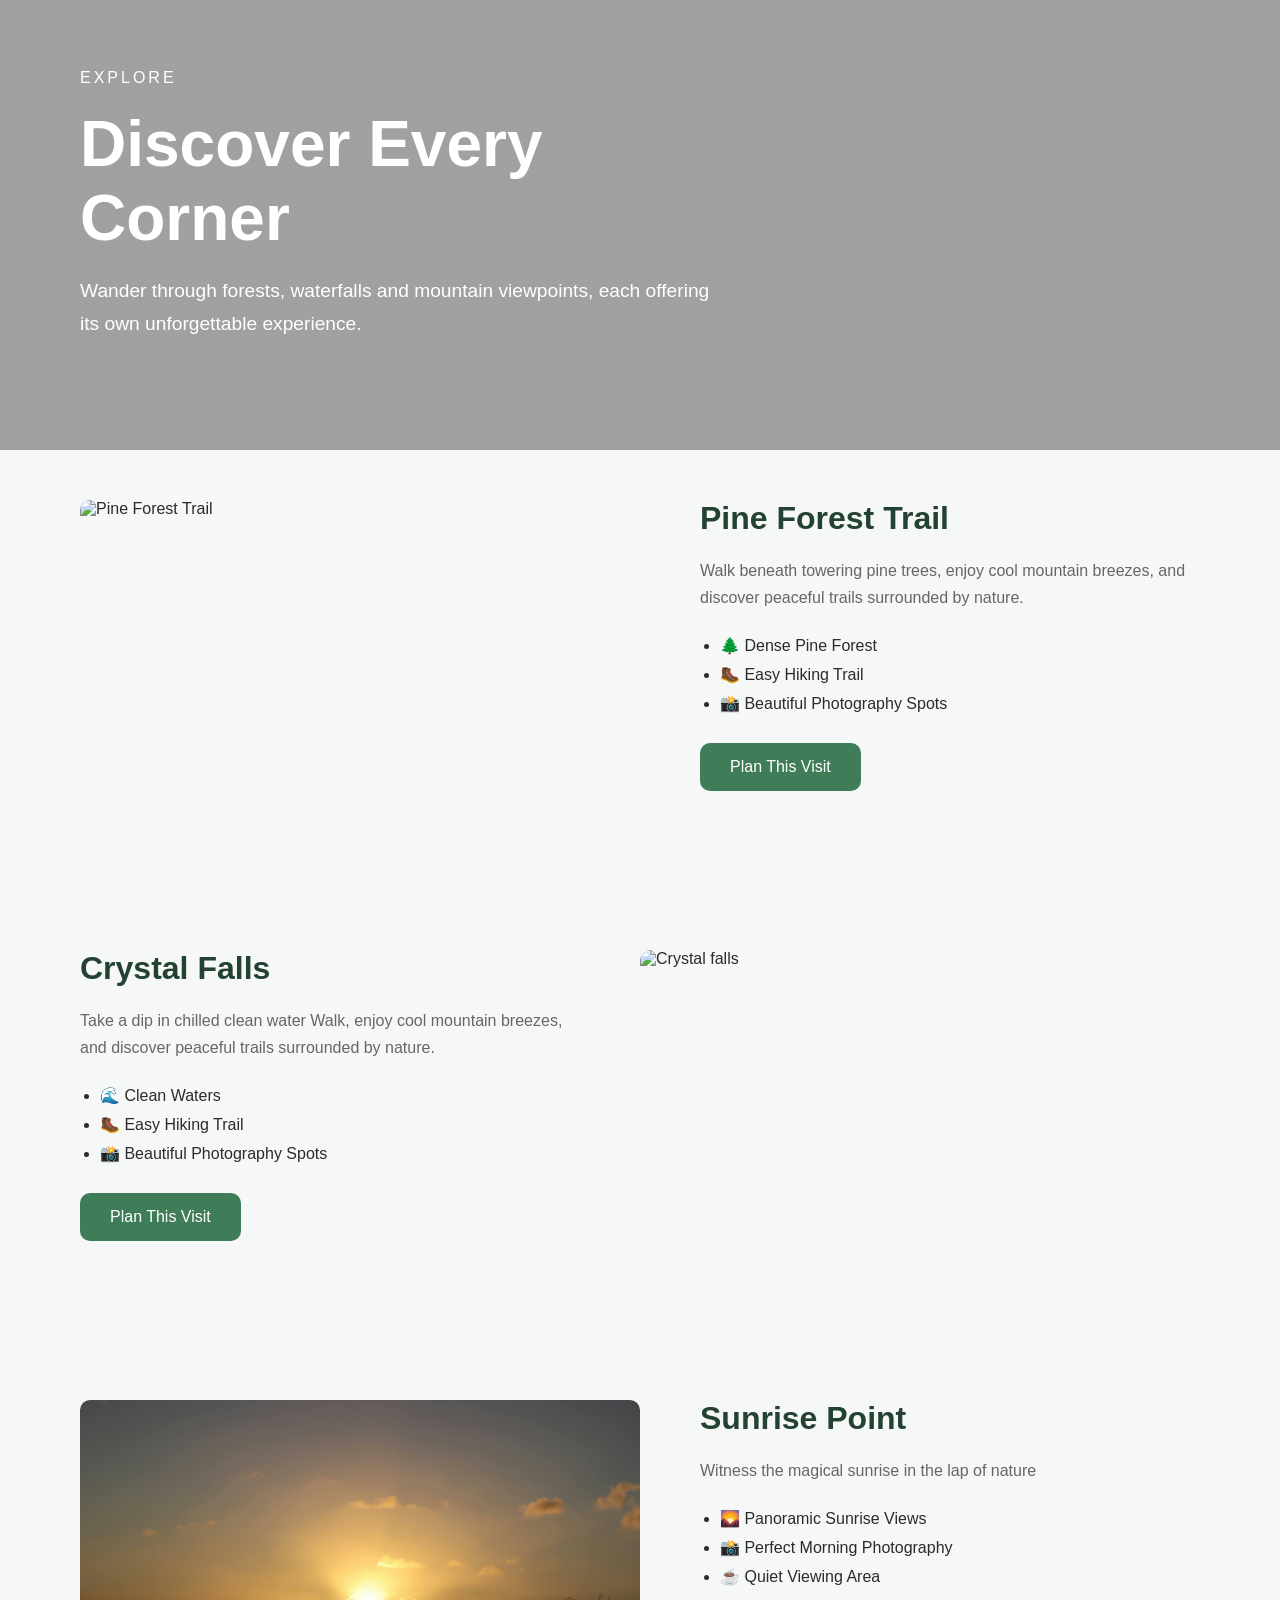
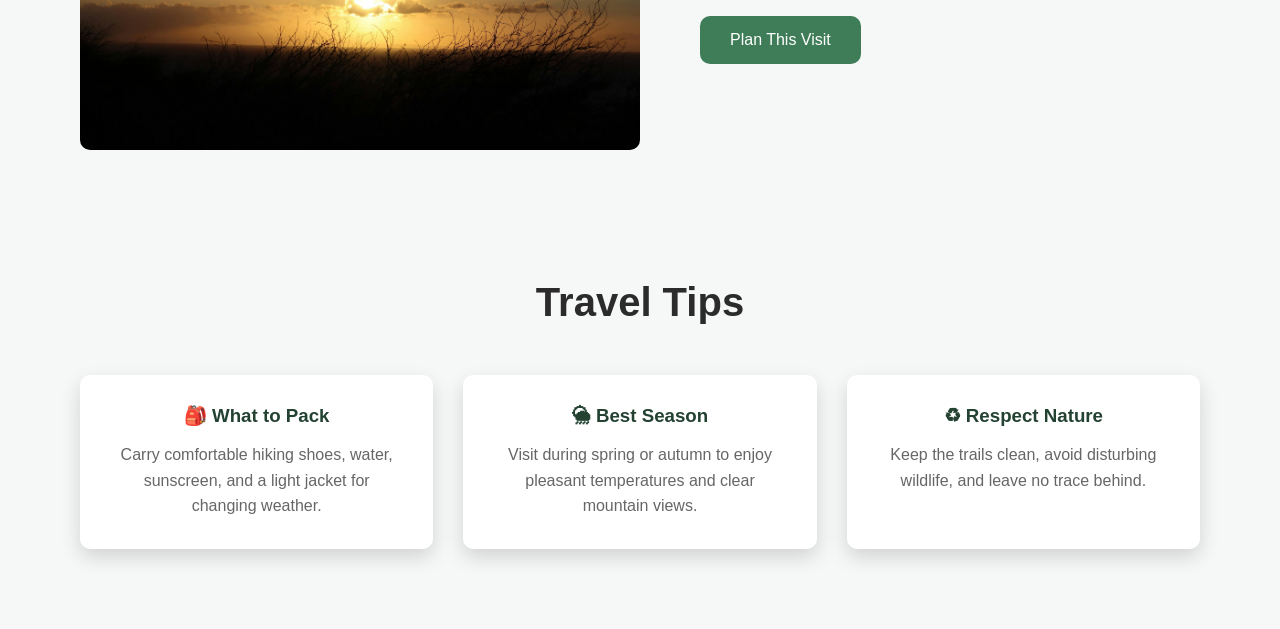
==== explore.html @ 8d69bec1 "Explore page updated" ====
<!doctype html>
<html lang="en">
    <head>
        <meta charset="UTF-8" />
        <meta name="viewport" content="width=device-width, initial-scale=1.0" />
        <title>Explore</title>
        <link rel="stylesheet" href="css/style.css" />
    </head>
    <body>
        <main>
            <section class="hero explore-hero">
                <div class="hero-content">
                    <p class="hero-tag">Explore</p>

                    <h2>Discover Every Corner</h2>

                    <p class="hero-text">
                        Wander through forests, waterfalls and mountain
                        viewpoints, each offering its own unforgettable
                        experience.
                    </p>
                </div>
            </section>
            <section class="destination">
                <img src="images/pine-forest.jpg" alt="Pine Forest Trail" />

                <div class="destination-content">
                    <h2>Pine Forest Trail</h2>

                    <p>
                        Walk beneath towering pine trees, enjoy cool mountain
                        breezes, and discover peaceful trails surrounded by
                        nature.
                    </p>

                    <ul>
                        <li>🌲 Dense Pine Forest</li>

                        <li>🥾 Easy Hiking Trail</li>

                        <li>📸 Beautiful Photography Spots</li>
                    </ul>

                    <a href="#" class="btn"> Plan This Visit </a>
                </div>
            </section>
            <section class="destination reverse">
                <img src="images/crystal-falls.jpg" alt="Crystal falls" />

                <div class="destination-content">
                    <h2>Crystal Falls</h2>

                    <p>
                        Take a dip in chilled clean water Walk, enjoy cool
                        mountain breezes, and discover peaceful trails
                        surrounded by nature.
                    </p>

                    <ul>
                        <li>🌊 Clean Waters</li>

                        <li>🥾 Easy Hiking Trail</li>

                        <li>📸 Beautiful Photography Spots</li>
                    </ul>

                    <a href="#" class="btn"> Plan This Visit </a>
                </div>
            </section>
            <section class="destination">
                <img src="images/sunrise-point.jpg" alt="Pine Forest Trail" />

                <div class="destination-content">
                    <h2>Sunrise Point</h2>

                    <p>Witness the magical sunrise in the lap of nature</p>

                    <ul>
                        <li>🌄 Panoramic Sunrise Views</li>

                        <li>📸 Perfect Morning Photography</li>

                        <li>☕ Quiet Viewing Area</li>
                    </ul>

                    <a href="#" class="btn"> Plan This Visit </a>
                </div>
            </section>
            <section class="travel-tips">
                <h2>Travel Tips</h2>

                <div class="tips-grid">
                    <article class="tip">
                        <h3>🎒 What to Pack</h3>

                        <p>
                            Carry comfortable hiking shoes, water, sunscreen,
                            and a light jacket for changing weather.
                        </p>
                    </article>

                    <article class="tip">
                        <h3>🌦 Best Season</h3>

                        <p>
                            Visit during spring or autumn to enjoy pleasant
                            temperatures and clear mountain views.
                        </p>
                    </article>

                    <article class="tip">
                        <h3>♻ Respect Nature</h3>

                        <p>
                            Keep the trails clean, avoid disturbing wildlife,
                            and leave no trace behind.
                        </p>
                    </article>
                </div>
            </section>
        </main>
    </body>
</html>
---- css/style.css ----
:root {
    /* Colors */
    --primary-color: #3f7d58;
    --primary-dark: #234232;
    --primary-light: #5f9b76;

    --background-light: #f5f8f6;
    --background-white: #ffffff;

    --text-dark: #2b2b2b;
    --text-light: #666666;

    /* Effects */
    --overlay: rgba(0, 0, 0, 0.35);
    --shadow: rgba(0, 0, 0, 0.15);

    /* Common Values */
    --border-radius: 10px;
    --section-padding: 80px;
}

* {
    margin: 0;
    padding: 0;
    box-sizing: border-box;
    user-select: none;
}

body {
    font-family: Arial, sans-serif;
    color: var(--text-dark);
    background-color: var(--background-light);
}

header {
    background-color: var(--primary-dark);
}

nav h1 {
    color: var(--background-white);
    font-size: 2rem;
    white-space: nowrap;
}

nav {
    display: flex;
    justify-content: space-between;
    align-items: center;

    padding: 20px 40px;
}

nav ul {
    list-style: none;

    display: flex;

    gap: 25px;
}

nav a {
    text-decoration: none;
    color: var(--background-white);

    padding: 8px 14px;
    border-radius: var(--border-radius);

    transition:
        background-color 0.3s,
        color 0.3s;

    -webkit-tap-highlight-color: transparent;
}

nav a:active {
    background-color: var(--primary-color);
}

.hero {
    height: 50vh;
    padding: var(--section-padding);

    display: flex;
    align-items: center;

    background-image:
        linear-gradient(var(--overlay), var(--overlay)),
        url("../images/image2.jpeg");

    background-size: cover;
    background-position: center;
    /* border: 20px solid; */
}

.hero-content {
    max-width: 650px;
    /* border: 2px solid; */
}

.hero-tag {
    color: var(--background-white);
    text-transform: uppercase;
    letter-spacing: 3px;
    margin-bottom: 20px;
    /* border: 2px solid; */
}

.hero h2 {
    font-size: 4rem;
    color: var(--background-white);
    margin-bottom: 20px;
}

.hero-text {
    font-size: 1.2rem;
    color: var(--background-white);

    line-height: 1.7;

    margin-bottom: 40px;
}

.btn {
    display: inline-block;

    text-decoration: none;

    background-color: var(--primary-color);
    color: var(--background-white);

    padding: 15px 30px;

    border-radius: var(--border-radius);

    transition:
        background-color 0.3s,
        transform 0.3s;
}

.btn:active {
    background-color: var(--primary-light);
    transform: scale(1.05);
}

.btn:hover {
    background-color: var(--primary-light);
    transform: translateY(-3px);
}

.attractions {
    padding: var(--section-padding);
    background-color: var(--background-white);
}

.attractions h2 {
    text-align: center;
    font-size: 2.5rem;
    margin-bottom: 50px;
}
.card img {
    width: 100%;
    height: 250px;

    object-fit: cover;
}

.attraction-cards {
    display: grid;
    grid-template-columns: repeat(3, 1fr);
    gap: 30px;
}

.card {
    background-color: var(--background-white);

    border-radius: var(--border-radius);

    box-shadow: 0 8px 20px var(--shadow);

    overflow: hidden;
    display: flex;
    flex-direction: column;

    transition:
        transform 0.3s,
        box-shadow 0.3s;
}

.card h3 {
    margin: 20px 20px 10px;
    color: var(--primary-dark);
}
.card p {
    margin: 0 20px 25px;
    color: var(--text-light);
    line-height: 1.6;
}

.card .btn {
    margin: auto 20px 20px;
}

.card:hover {
    transform: translateY(-8px);
    box-shadow: 0 16px 30px var(--shadow);
}

.why-visit {
    padding: var(--section-padding);
    background-color: var(--background-light);
}

.why-visit h2 {
    text-align: center;
    font-size: 2.5rem;
    margin-bottom: 50px;
}

.features {
    display: grid;
    grid-template-columns: repeat(3, 1fr);
    gap: 30px;
}

.feature {
    background-color: var(--background-white);

    padding: 30px;

    border-radius: var(--border-radius);

    box-shadow: 0 8px 20px var(--shadow);

    text-align: center;

    transition:
        transform 0.3s,
        box-shadow 0.3s;
}

.feature h3 {
    margin-bottom: 15px;
    color: var(--primary-dark);

    font-size: 1.4rem;
}

.feature p {
    color: var(--text-light);

    line-height: 1.6;
}

.feature:hover {
    transform: translateY(-8px);
    box-shadow: 0 16px 30px var(--shadow);
}

.gallery-preview {
    padding: var(--section-padding);
    background-color: var(--background-white);
}

.gallery-preview h2 {
    text-align: center;
    font-size: 2.5rem;
    margin-bottom: 50px;
}

.gallery-grid {
    display: grid;

    grid-template-columns: repeat(2, 1fr);

    gap: 20px;

    margin-bottom: 40px;
}
.gallery-grid img {
    width: 100%;
    height: 280px;

    object-fit: cover;

    border-radius: var(--border-radius);

    display: block;
}
.gallery-btn {
    text-align: center;
    /* border: 2px solid; */
}

.travel-preview {
    padding: var(--section-padding);
    background-color: var(--background-light);
}

.travel-preview h2 {
    text-align: center;
    font-size: 2.5rem;
    margin-bottom: 50px;
}

.travel-cards {
    display: grid;
    grid-template-columns: repeat(3, 1fr);
    gap: 30px;
}

.travel-card {
    background-color: var(--background-white);

    padding: 30px;

    border-radius: var(--border-radius);

    box-shadow: 0 8px 20px var(--shadow);

    text-align: center;

    transition:
        transform 0.3s,
        box-shadow 0.3s;
}

.travel-card h3 {
    margin-bottom: 15px;
    color: var(--primary-dark);

    font-size: 1.4rem;
}

.travel-card p {
    color: var(--text-light);
    line-height: 1.6;
}

.travel-card:hover {
    transform: translateY(-8px);
    box-shadow: 0 16px 30px var(--shadow);
}

.travel-btn {
    text-align: center;
    margin-top: 40px;
}

footer {
    background-color: var(--primary-dark);
    color: var(--background-white);

    padding: 60px 40px;

    text-align: center;
}

.footer-nav {
    display: flex;

    justify-content: center;

    gap: 30px;

    margin: 30px 0;
}

.footer-nav a {
    color: var(--background-white);

    text-decoration: none;
}

.copyright {
    color: rgba(255, 255, 255, 0.7);

    font-size: 0.9rem;
}

.explore-hero {
    background-image:
        linear-gradient(var(--overlay), var(--overlay)),
        url("../images/explore-hero.jpg");
}

.destination {
    display: flex;

    align-items: flex-start;

    gap: 60px;

    padding: 50px 80px;
}

.destination img {
    width: 50%;

    height: 350px;

    object-fit: cover;

    border-radius: var(--border-radius);

    display: block;
}

.destination-content {
    flex: 1;
}

.destination-content h2 {
    font-size: 2rem;
    color: var(--primary-dark);

    margin-bottom: 20px;
}

.destination-content p {
    color: var(--text-light);

    line-height: 1.7;

    margin-bottom: 25px;
}

.destination-content ul {
    margin-left: 20px;

    margin-bottom: 30px;
}

.destination-content li {
    margin-bottom: 10px;
}

.reverse {
    flex-direction: row-reverse;
}

.travel-tips {
    padding: var(--section-padding);
    background-color: var(--background-light);
}

.travel-tips h2 {
    text-align: center;
    font-size: 2.5rem;
    margin-bottom: 50px;
}

.tips-grid {
    display: grid;
    grid-template-columns: repeat(3, 1fr);
    gap: 30px;
}

.tip {
    background-color: var(--background-white);

    padding: 30px;

    border-radius: var(--border-radius);

    box-shadow: 0 8px 20px var(--shadow);

    text-align: center;

    transition:
        transform 0.3s,
        box-shadow 0.3s;
}

.tip h3 {
    color: var(--primary-dark);
    margin-bottom: 15px;
}

.tip p {
    color: var(--text-light);
    line-height: 1.6;
}

.tip:hover {
    transform: translateY(-8px);
    box-shadow: 0 16px 30px var(--shadow);
}
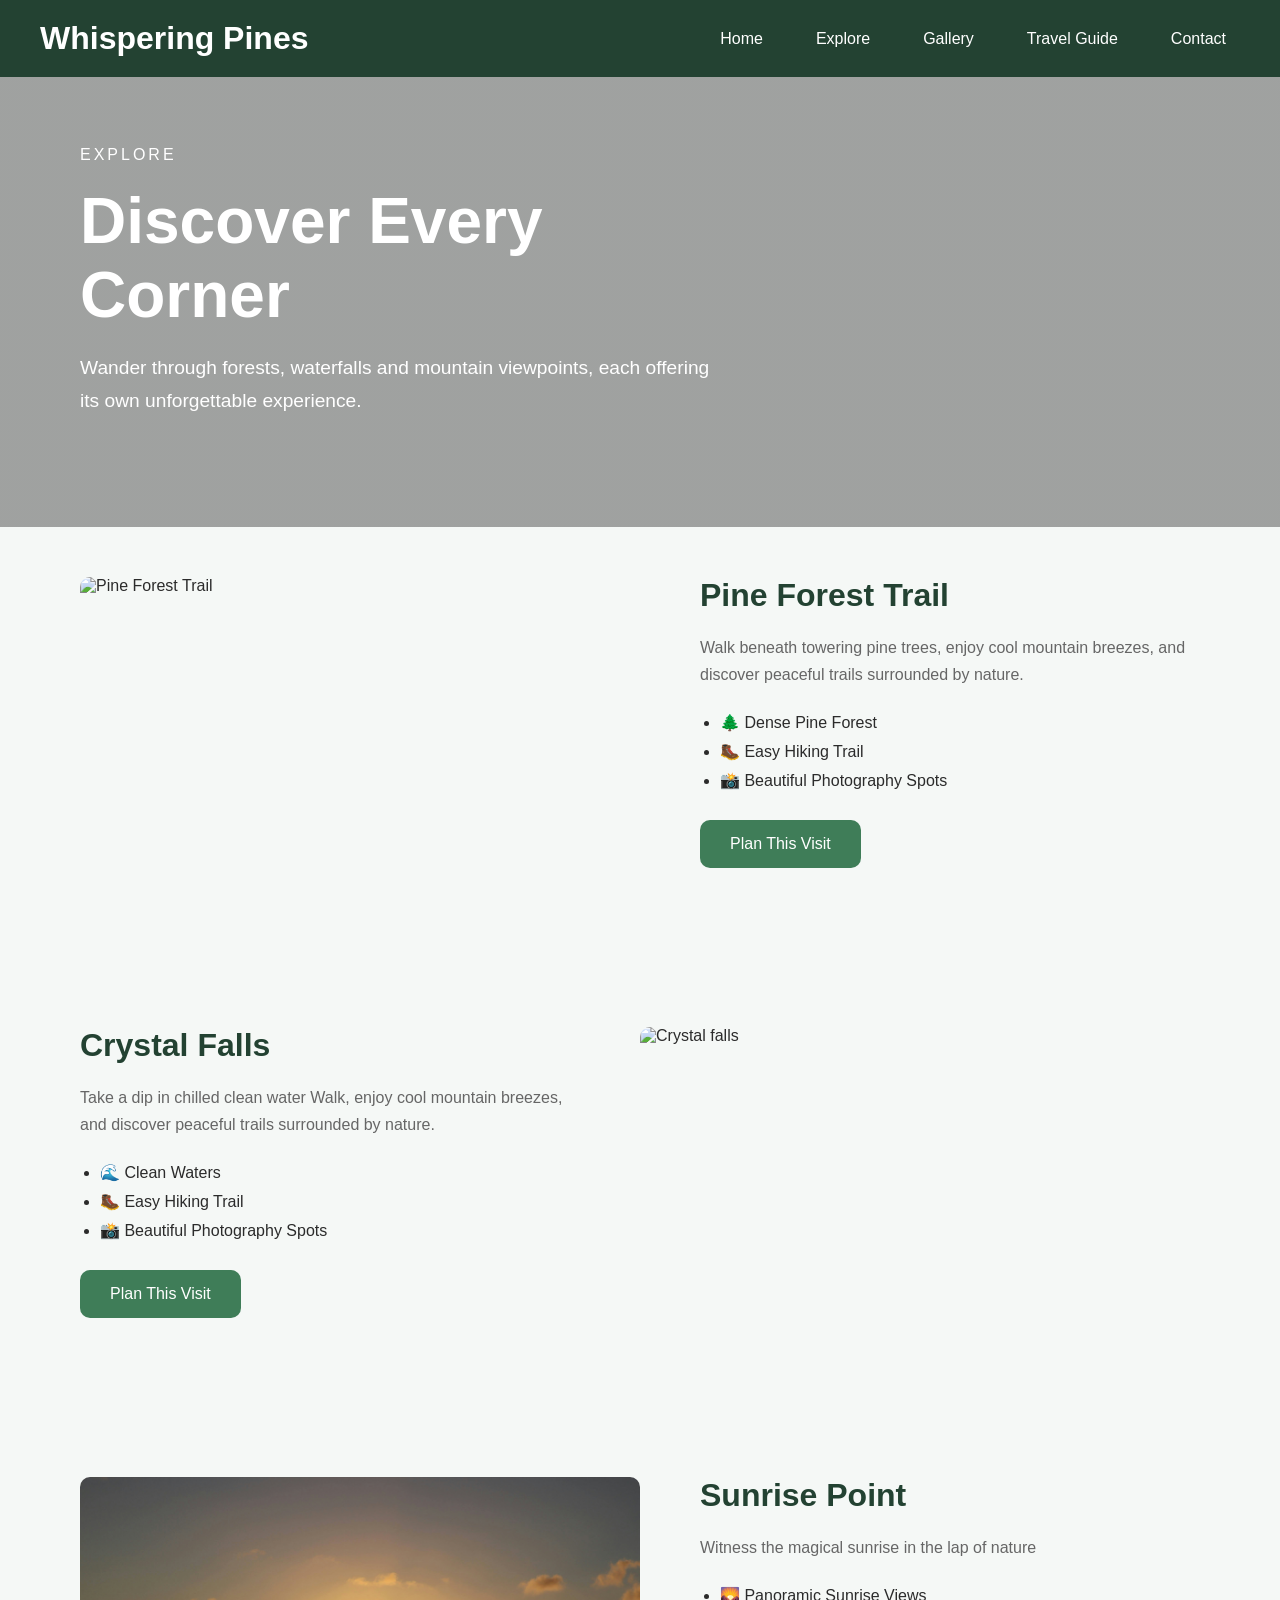
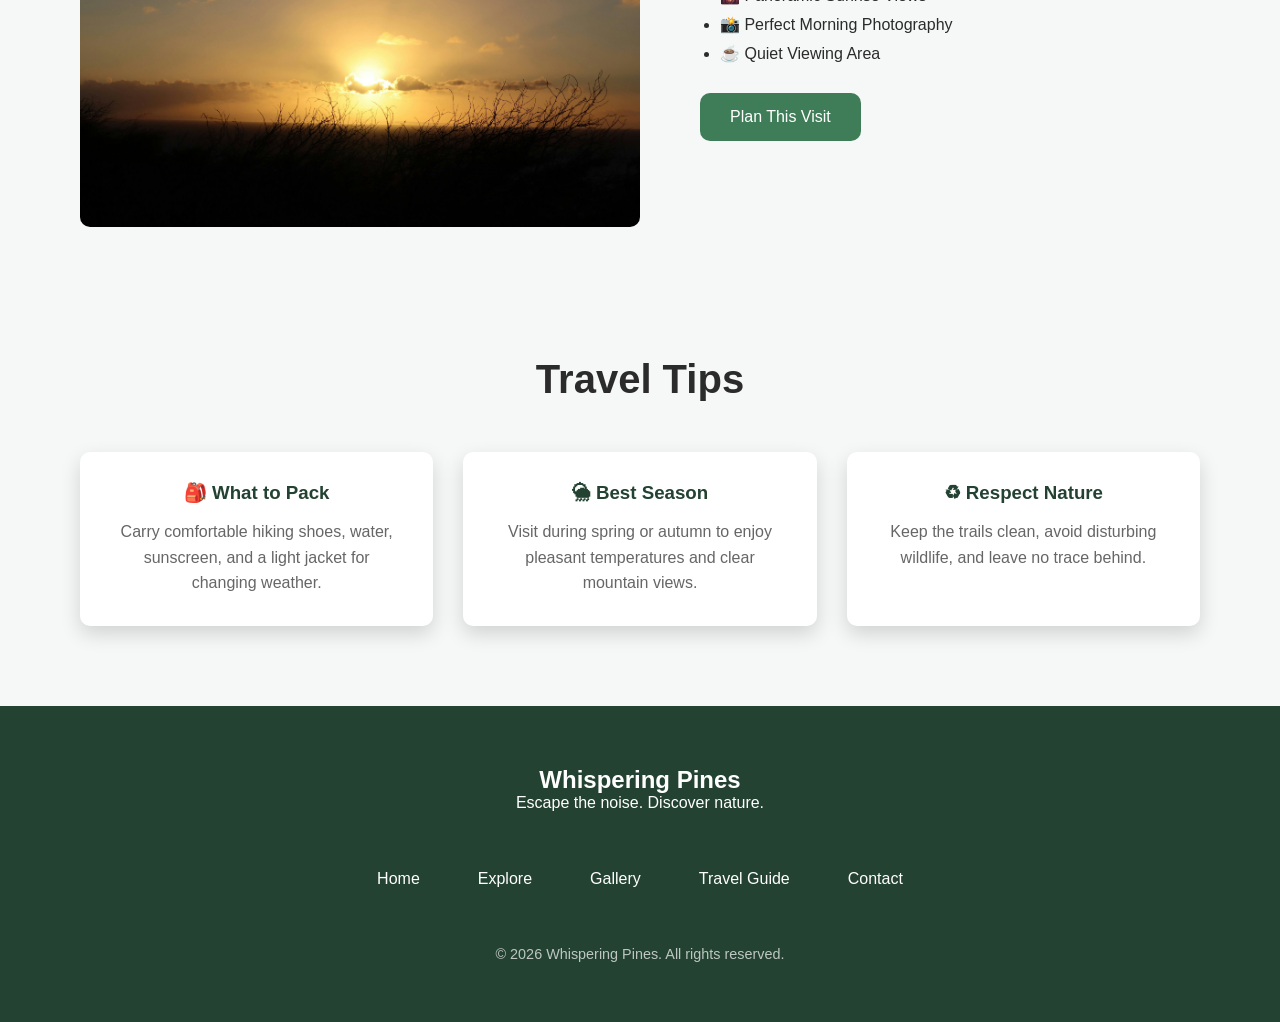
==== commit 06ceb765: "new pages added" ====
--- a/explore.html
+++ b/explore.html
@@ -7,6 +7,20 @@
         <link rel="stylesheet" href="css/style.css" />
     </head>
     <body>
+        <header>
+            <nav>
+                <h1>Whispering Pines</h1>
+
+                <ul>
+                    <li><a href="index.html">Home</a></li>
+                    <li><a href="explore.html">Explore</a></li>
+                    <li><a href="gallery.html">Gallery</a></li>
+                    <li><a href="travel-guide.html">Travel Guide</a></li>
+                    <li><a href="contact.html">Contact</a></li>
+                </ul>
+            </nav>
+        </header>
+
         <main>
             <section class="hero explore-hero">
                 <div class="hero-content">
@@ -119,5 +133,26 @@
                 </div>
             </section>
         </main>
+        <footer>
+            <h2>Whispering Pines</h2>
+
+            <p>Escape the noise. Discover nature.</p>
+
+            <nav class="footer-nav">
+                <a href="index.html">Home</a>
+
+                <a href="explore.html">Explore</a>
+
+                <a href="gallery.html">Gallery</a>
+
+                <a href="travel-guide.html">Travel Guide</a>
+
+                <a href="contact.html">Contact</a>
+            </nav>
+
+            <p class="copyright">
+                © 2026 Whispering Pines. All rights reserved.
+            </p>
+        </footer>
     </body>
 </html>
--- a/css/style.css
+++ b/css/style.css
@@ -485,3 +485,219 @@
     transform: translateY(-8px);
     box-shadow: 0 16px 30px var(--shadow);
 }
+
+.gallery-hero {
+    background-image:
+        linear-gradient(var(--overlay), var(--overlay)),
+        url("../images/gallery-hero.jpg");
+}
+
+.gallery-page {
+    padding: var(--section-padding);
+    background-color: var(--background-white);
+}
+
+.gallery-page h2 {
+    text-align: center;
+    font-size: 2.5rem;
+    margin-bottom: 40px;
+}
+
+.gallery-filters {
+    display: flex;
+    justify-content: center;
+    gap: 20px;
+    margin-bottom: 50px;
+    flex-wrap: wrap;
+}
+
+.photo-grid {
+    display: grid;
+    grid-template-columns: repeat(3, 1fr);
+    gap: 25px;
+}
+
+.photo-grid img {
+    width: 100%;
+    height: 280px;
+    object-fit: cover;
+    border-radius: var(--border-radius);
+    transition:
+        transform 0.3s,
+        box-shadow 0.3s;
+}
+
+.photo-grid img:hover {
+    transform: scale(1.03);
+    box-shadow: 0 12px 25px var(--shadow);
+}
+
+.gallery-cta {
+    padding: var(--section-padding);
+    background-color: var(--background-light);
+    text-align: center;
+}
+
+.gallery-cta h2 {
+    font-size: 2.5rem;
+    color: var(--primary-dark);
+    margin-bottom: 20px;
+}
+
+.gallery-cta p {
+    color: var(--text-light);
+    margin-bottom: 35px;
+}
+
+.travel-hero {
+    background-image:
+        linear-gradient(var(--overlay), var(--overlay)),
+        url("../images/travel-hero.webp");
+}
+
+.guide-grid {
+    padding: var(--section-padding);
+
+    display: grid;
+
+    grid-template-columns: repeat(2, 1fr);
+
+    gap: 30px;
+
+    background: var(--background-white);
+}
+
+.guide-card {
+    background: var(--background-light);
+
+    padding: 35px;
+
+    border-radius: var(--border-radius);
+
+    box-shadow: 0 8px 20px var(--shadow);
+}
+
+.guide-card h2 {
+    color: var(--primary-dark);
+
+    margin-bottom: 20px;
+}
+
+.guide-card p,
+.guide-card li {
+    color: var(--text-light);
+
+    line-height: 1.7;
+}
+
+.guide-card ul {
+    margin-left: 20px;
+}
+
+.contact-hero {
+    background-image:
+        linear-gradient(var(--overlay), var(--overlay)),
+        url("../images/contact-hero.webp");
+}
+
+.contact-section {
+    padding: var(--section-padding);
+
+    display: flex;
+
+    gap: 60px;
+
+    background: var(--background-white);
+}
+
+.contact-info {
+    flex: 1;
+}
+
+.contact-form {
+    flex: 1;
+
+    display: flex;
+
+    flex-direction: column;
+
+    gap: 20px;
+}
+
+.contact-form input,
+.contact-form textarea {
+    padding: 15px;
+
+    border: 1px solid #ccc;
+
+    border-radius: var(--border-radius);
+
+    font: inherit;
+}
+
+.map-placeholder {
+    padding: var(--section-padding);
+
+    background: var(--background-light);
+
+    text-align: center;
+}
+
+.map-box {
+    height: 350px;
+
+    margin-top: 30px;
+
+    border-radius: var(--border-radius);
+
+    background: #d9d9d9;
+
+    display: flex;
+
+    justify-content: center;
+
+    align-items: center;
+
+    color: #555;
+}
+
+@media (max-width: 768px) {
+    .destination {
+        flex-direction: column;
+    }
+    .reverse {
+        flex-direction: column;
+    }
+    .destination img {
+        width: 100%;
+    }
+    nav {
+        flex-direction: column;
+        gap: 20px;
+    }
+    nav ul {
+        flex-wrap: wrap;
+        justify-content: center;
+    }
+    .hero h2 {
+        font-size: 2.8rem;
+    }
+    .attraction-cards,
+    .features,
+    .tips-grid,
+    .travel-cards {
+        grid-template-columns: 1fr;
+    }
+    .gallery-grid {
+        grid-template-columns: 1fr;
+    }
+    .hero,
+    .attractions,
+    .why-visit,
+    .gallery-preview,
+    .travel-preview,
+    .travel-tips,
+    .destination {
+        padding: 50px 20px;
+    }
+}
